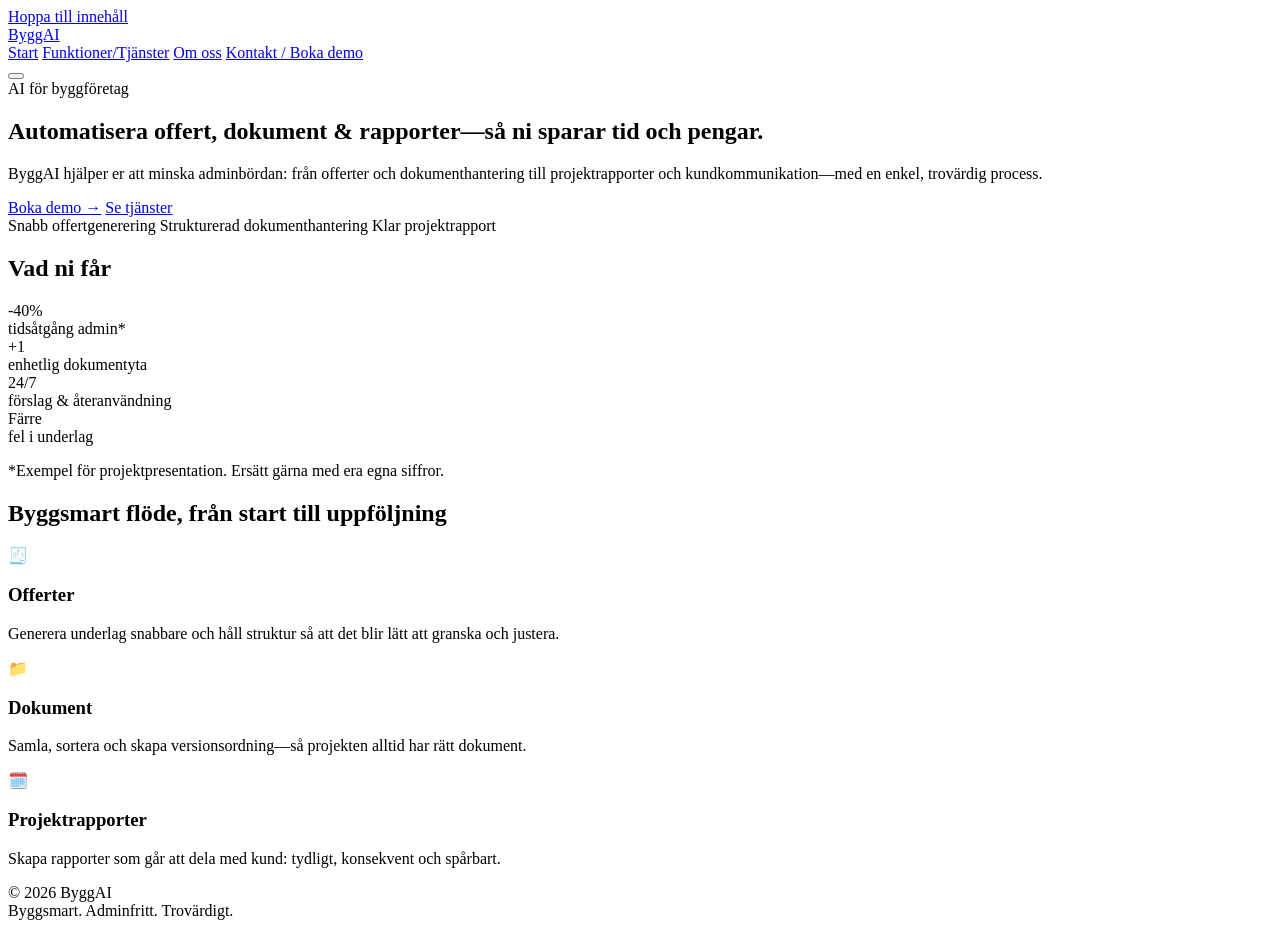
==== index.html @ 72515ace "Add files via upload" ====
<!doctype html>
<html lang="sv">
<head>
  <meta charset="utf-8" />
  <meta name="viewport" content="width=device-width, initial-scale=1" />
  <title>ByggAI | Automatisera administrationen</title>
 <link rel="stylesheet" href="Styles/style.css">
</head>
<body>
  <a class="skip-link" href="#main">Hoppa till innehåll</a>

  <header class="header">
    <div class="container">
      <nav class="navbar" aria-label="Huvudmeny">
        <a class="brand" href="index.html" aria-label="ByggAI startsida">
          <span class="brand-mark" aria-hidden="true"></span>
          <span>ByggAI</span>
        </a>

        <div class="nav-links" role="navigation" aria-label="Sidor">
          <a href="index.html" data-navlink>Start</a>
          <a href="tjanster.html" data-navlink>Funktioner/Tjänster</a>
          <a href="Omoss.html" data-navlink>Om oss</a>
          <a href="kontakt.html" data-navlink>Kontakt / Boka demo</a>
        </div>

        <button class="menu-toggle" data-menu-toggle aria-label="Öppna meny" aria-expanded="false">
          <span class="bars" aria-hidden="true">
            <span></span><span></span><span></span>
          </span>
        </button>
      </nav>

      <div class="mobile-drawer" data-mobile-drawer hidden>
        <div class="drawer-links" role="navigation" aria-label="Mobilsidor">
          <a href="index.html" data-navlink>Start</a>
          <a href="tjanster.html" data-navlink>Funktioner/Tjänster</a>
          <a href="omoss.html" data-navlink>Om oss</a>
          <a href="kontakt.html" data-navlink>Kontakt / Boka demo</a>
        </div>
      </div>
    </div>
  </header>

  <main id="main" class="container">
    <section class="hero">
      <div class="hero-card">
        <span class="kicker"><span class="dot" aria-hidden="true"></span> AI för byggföretag</span>
        <h1>Automatisera offert, dokument & rapporter—så ni sparar tid och pengar.</h1>
        <p class="lead">
          ByggAI hjälper er att minska adminbördan: från offerter och dokumenthantering till projektrapporter och
          kundkommunikation—med en enkel, trovärdig process.
        </p>

        <div class="cta-row">
          <a class="btn btn-primary" href="kontakt.html">Boka demo →</a>
          <a class="btn" href="tjanster.html">Se tjänster</a>
        </div>

        <div class="badge-row" aria-label="Nyckelfördelar">
          <span class="badge">Snabb offertgenerering</span>
          <span class="badge">Strukturerad dokumenthantering</span>
          <span class="badge">Klar projektrapport</span>
        </div>
      </div>

      <aside class="side-panel" aria-label="Översikt">
        <h2>Vad ni får</h2>
        <div class="stat-grid">
          <div class="stat">
            <div class="num">-40%</div>
            <div class="lbl">tidsåtgång admin*</div>
          </div>
          <div class="stat">
            <div class="num">+1</div>
            <div class="lbl">enhetlig dokumentyta</div>
          </div>
          <div class="stat">
            <div class="num">24/7</div>
            <div class="lbl">förslag & återanvändning</div>
          </div>
          <div class="stat">
            <div class="num">Färre</div>
            <div class="lbl">fel i underlag</div>
          </div>
        </div>
        <p class="help">*Exempel för projektpresentation. Ersätt gärna med era egna siffror.</p>
      </aside>
    </section>

    <section class="section">
      <h2 class="section-title">Byggsmart flöde, från start till uppföljning</h2>
      <div class="grid-3">
        <article class="card">
          <div class="icon" aria-hidden="true">🧾</div>
          <h3>Offerter</h3>
          <p>Generera underlag snabbare och håll struktur så att det blir lätt att granska och justera.</p>
        </article>
        <article class="card">
          <div class="icon" aria-hidden="true">📁</div>
          <h3>Dokument</h3>
          <p>Samla, sortera och skapa versionsordning—så projekten alltid har rätt dokument.</p>
        </article>
        <article class="card">
          <div class="icon" aria-hidden="true">🗓️</div>
          <h3>Projektrapporter</h3>
          <p>Skapa rapporter som går att dela med kund: tydligt, konsekvent och spårbart.</p>
        </article>
      </div>
    </section>
  </main>

  <footer class="footer">
    <div class="container foot-grid">
      <div>© <span id="year"></span> ByggAI</div>
      <div>Byggsmart. Adminfritt. Trovärdigt.</div>
    </div>
  </footer>

  <script src="script.js"></script>
  <script>
    document.getElementById("year").textContent = new Date().getFullYear();
  </script>
</body>
</html>
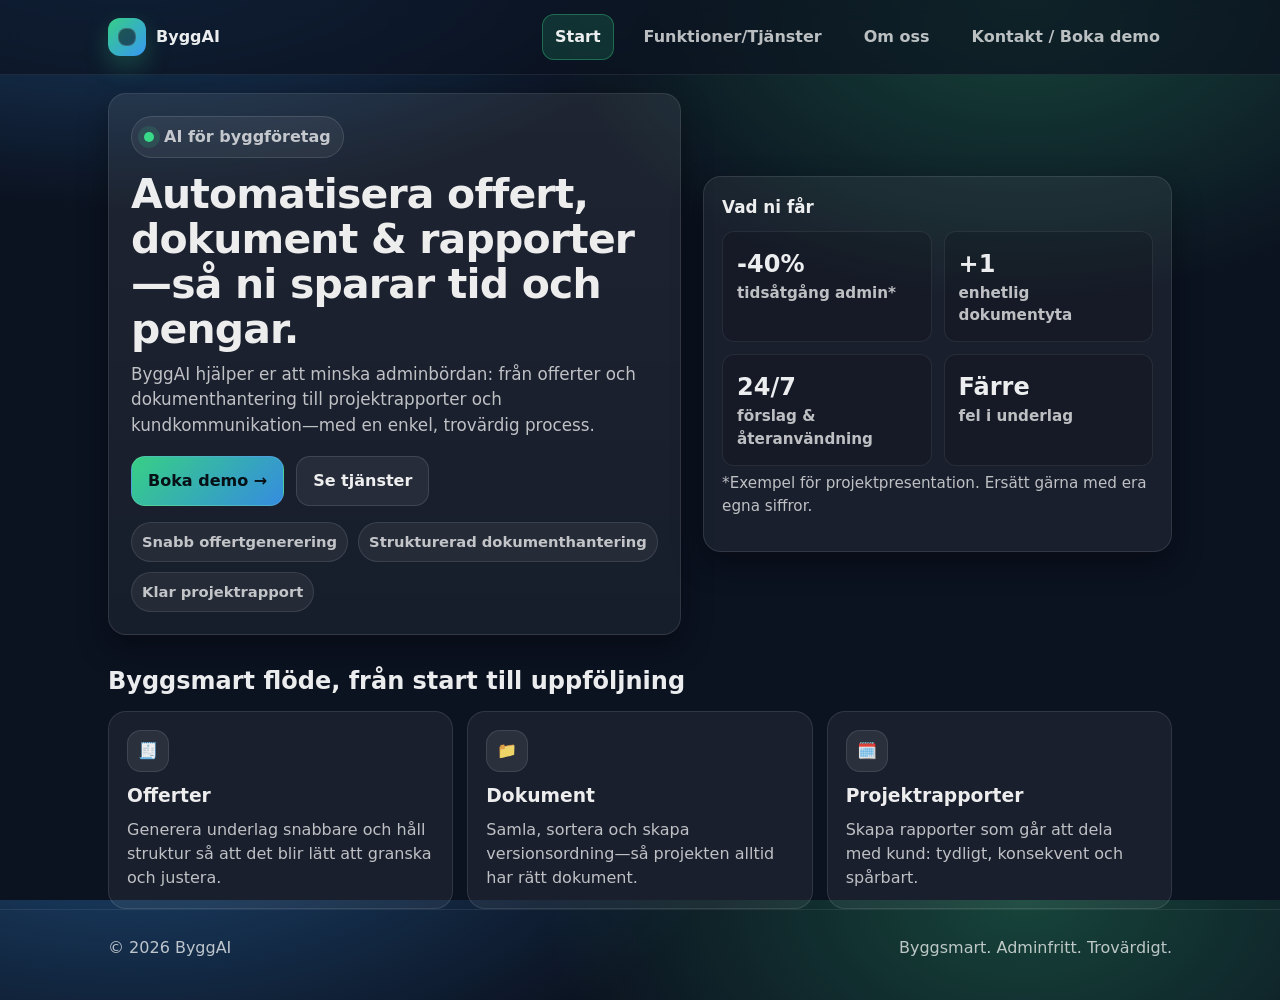
==== commit 4b95bfd2: "Fix stylesheet link in index.html" ====
--- a/index.html
+++ b/index.html
@@ -4,7 +4,7 @@
   <meta charset="utf-8" />
   <meta name="viewport" content="width=device-width, initial-scale=1" />
   <title>ByggAI | Automatisera administrationen</title>
- <link rel="stylesheet" href="Styles/style.css">
+ <link rel="stylesheet" href="style.css">
 </head>
 <body>
   <a class="skip-link" href="#main">Hoppa till innehåll</a>
@@ -122,4 +122,4 @@
     document.getElementById("year").textContent = new Date().getFullYear();
   </script>
 </body>
-</html>+</html>
--- a/style.css
+++ b/style.css
@@ -0,0 +1,478 @@
+:root{
+  --bg: #0b1220;
+  --panel: rgba(255,255,255,0.06);
+  --panel-2: rgba(255,255,255,0.09);
+  --text: rgba(255,255,255,0.92);
+  --muted: rgba(255,255,255,0.72);
+
+  --brand: #39d98a;
+  --brand-2: #3aa0ff;
+  --danger: #ff5c6c;
+
+  --shadow: 0 12px 30px rgba(0,0,0,0.35);
+  --radius: 18px;
+  --radius-sm: 12px;
+
+  --max: 1100px;
+}
+
+*{ box-sizing:border-box; }
+html,body{ height:100%; }
+body{
+  margin:0;
+  font-family: ui-sans-serif, system-ui, -apple-system, Segoe UI, Roboto, Arial, "Noto Sans", "Liberation Sans", sans-serif;
+  background:
+    radial-gradient(1000px 500px at 10% -10%, rgba(58,160,255,0.35), transparent 60%),
+    radial-gradient(800px 500px at 80% 0%, rgba(57,217,138,0.25), transparent 60%),
+    var(--bg);
+  color: var(--text);
+  line-height: 1.5;
+}
+
+a{ color:inherit; text-decoration:none; }
+img{ max-width:100%; display:block; }
+
+.container{
+  max-width: var(--max);
+  margin: 0 auto;
+  padding: 0 18px;
+}
+
+.skip-link{
+  position:absolute;
+  left:-999px;
+  top:10px;
+  padding:10px 14px;
+  background:#fff;
+  color:#000;
+  border-radius: 10px;
+  z-index:9999;
+}
+.skip-link:focus{ left: 18px; }
+
+/* Header / Nav */
+.header{
+  position: sticky;
+  top:0;
+  z-index: 50;
+  backdrop-filter: blur(10px);
+  background: rgba(11,18,32,0.65);
+  border-bottom: 1px solid rgba(255,255,255,0.08);
+}
+.navbar{
+  display:flex;
+  align-items:center;
+  justify-content:space-between;
+  padding: 14px 0;
+  gap: 12px;
+}
+
+.brand{
+  display:flex;
+  align-items:center;
+  gap: 10px;
+  font-weight: 750;
+}
+.brand-mark{
+  width: 38px;
+  height: 38px;
+  border-radius: 12px;
+  background: linear-gradient(135deg, rgba(57,217,138,0.95), rgba(58,160,255,0.95));
+  box-shadow: 0 10px 25px rgba(57,217,138,0.25);
+  position: relative;
+}
+.brand-mark:after{
+  content:"";
+  position:absolute;
+  inset: 10px;
+  border-radius: 8px;
+  background: rgba(11,18,32,0.6);
+  border: 1px solid rgba(255,255,255,0.15);
+}
+
+.nav-links{
+  display:flex;
+  align-items:center;
+  gap: 18px;
+}
+.nav-links a{
+  padding: 10px 12px;
+  border-radius: 12px;
+  color: var(--muted);
+  transition: background .2s ease, color .2s ease;
+  font-weight: 600;
+}
+.nav-links a:hover{
+  background: rgba(255,255,255,0.08);
+  color: var(--text);
+}
+.nav-links a[aria-current="page"]{
+  background: rgba(57,217,138,0.15);
+  color: var(--text);
+  border: 1px solid rgba(57,217,138,0.35);
+}
+
+.menu-toggle{
+  display:none;
+  align-items:center;
+  justify-content:center;
+  width: 44px;
+  height: 44px;
+  border-radius: 14px;
+  border: 1px solid rgba(255,255,255,0.12);
+  background: rgba(255,255,255,0.06);
+  cursor:pointer;
+}
+.menu-toggle:focus{ outline: 3px solid rgba(58,160,255,0.45); outline-offset: 2px; }
+.menu-toggle .bars{
+  width: 18px;
+  height: 12px;
+  position: relative;
+}
+.menu-toggle .bars span{
+  position:absolute;
+  left:0; right:0;
+  height: 2px;
+  background: rgba(255,255,255,0.9);
+  border-radius: 999px;
+  transition: transform .2s ease, top .2s ease, opacity .2s ease;
+}
+.menu-toggle .bars span:nth-child(1){ top:0; }
+.menu-toggle .bars span:nth-child(2){ top:5px; }
+.menu-toggle .bars span:nth-child(3){ top:10px; }
+.menu-toggle[aria-expanded="true"] .bars span:nth-child(1){ top:5px; transform: rotate(45deg); }
+.menu-toggle[aria-expanded="true"] .bars span:nth-child(2){ opacity:0; }
+.menu-toggle[aria-expanded="true"] .bars span:nth-child(3){ top:5px; transform: rotate(-45deg); }
+
+.mobile-drawer{
+  display:none;
+  padding-bottom: 14px;
+}
+.mobile-drawer .drawer-links{
+  display:flex;
+  flex-direction:column;
+  gap: 8px;
+}
+.mobile-drawer a{
+  padding: 12px 12px;
+  border-radius: 14px;
+  background: rgba(255,255,255,0.06);
+  border: 1px solid rgba(255,255,255,0.08);
+  color: var(--muted);
+  font-weight: 650;
+}
+.mobile-drawer a[aria-current="page"]{
+  color: var(--text);
+  border-color: rgba(57,217,138,0.4);
+  background: rgba(57,217,138,0.14);
+}
+
+/* Hero & Sections */
+main{ padding: 26px 0 60px; }
+
+.hero{
+  display:grid;
+  grid-template-columns: 1.1fr 0.9fr;
+  gap: 22px;
+  align-items: center;
+  margin-top: 18px;
+}
+
+.hero-card{
+  background: linear-gradient(180deg, rgba(255,255,255,0.08), rgba(255,255,255,0.05));
+  border: 1px solid rgba(255,255,255,0.1);
+  border-radius: var(--radius);
+  padding: 22px;
+  box-shadow: var(--shadow);
+}
+
+.kicker{
+  display:inline-flex;
+  align-items:center;
+  gap:10px;
+  padding: 8px 12px;
+  border-radius: 999px;
+  border: 1px solid rgba(255,255,255,0.12);
+  background: rgba(255,255,255,0.06);
+  color: var(--muted);
+  font-weight: 650;
+}
+.kicker .dot{
+  width: 10px;
+  height: 10px;
+  border-radius: 999px;
+  background: var(--brand);
+  box-shadow: 0 0 0 6px rgba(57,217,138,0.13);
+}
+
+h1{
+  margin: 14px 0 10px;
+  font-size: clamp(28px, 3.2vw, 44px);
+  letter-spacing: -0.02em;
+  line-height: 1.1;
+}
+.lead{
+  color: var(--muted);
+  font-size: 1.05rem;
+  margin: 0 0 18px;
+}
+
+.cta-row{
+  display:flex;
+  gap: 12px;
+  flex-wrap: wrap;
+  align-items:center;
+}
+
+.btn{
+  display:inline-flex;
+  align-items:center;
+  justify-content:center;
+  gap:10px;
+  padding: 12px 16px;
+  border-radius: 14px;
+  border: 1px solid rgba(255,255,255,0.12);
+  background: rgba(255,255,255,0.06);
+  color: var(--text);
+  font-weight: 750;
+  cursor:pointer;
+  transition: transform .15s ease, background .2s ease, border-color .2s ease;
+}
+.btn:hover{ transform: translateY(-1px); background: rgba(255,255,255,0.09); }
+.btn-primary{
+  background: linear-gradient(135deg, rgba(57,217,138,0.95), rgba(58,160,255,0.85));
+  border-color: rgba(255,255,255,0.12);
+  color: #061016;
+}
+.btn-primary:hover{
+  background: linear-gradient(135deg, rgba(57,217,138,1), rgba(58,160,255,1));
+}
+
+.badge-row{
+  display:flex;
+  gap:10px;
+  flex-wrap:wrap;
+  margin-top: 16px;
+}
+.badge{
+  padding: 8px 10px;
+  border-radius: 999px;
+  background: rgba(255,255,255,0.06);
+  border: 1px solid rgba(255,255,255,0.1);
+  color: var(--muted);
+  font-weight: 650;
+  font-size: 0.92rem;
+}
+
+.side-panel{
+  border-radius: var(--radius);
+  padding: 18px;
+  background: rgba(255,255,255,0.06);
+  border: 1px solid rgba(255,255,255,0.1);
+  box-shadow: var(--shadow);
+}
+.side-panel h2{
+  margin:0 0 10px;
+  font-size: 1.05rem;
+}
+.stat-grid{
+  display:grid;
+  grid-template-columns: 1fr 1fr;
+  gap: 12px;
+}
+.stat{
+  padding: 14px;
+  border-radius: var(--radius-sm);
+  background: rgba(0,0,0,0.15);
+  border: 1px solid rgba(255,255,255,0.08);
+}
+.stat .num{
+  font-weight: 900;
+  font-size: 1.5rem;
+}
+.stat .lbl{
+  color: var(--muted);
+  font-weight: 650;
+  font-size: 0.95rem;
+}
+
+/* Cards / grids */
+.section{
+  margin-top: 28px;
+}
+.section-title{
+  font-size: 1.5rem;
+  margin: 0 0 12px;
+}
+.grid-3{
+  display:grid;
+  grid-template-columns: repeat(3, 1fr);
+  gap: 14px;
+}
+.card{
+  border-radius: var(--radius);
+  padding: 18px;
+  background: rgba(255,255,255,0.06);
+  border: 1px solid rgba(255,255,255,0.1);
+}
+.card h3{ margin: 10px 0 8px; }
+.card p{ margin: 0; color: var(--muted); }
+.icon{
+  width: 42px;
+  height: 42px;
+  border-radius: 14px;
+  background: rgba(255,255,255,0.08);
+  border: 1px solid rgba(255,255,255,0.1);
+  display:flex;
+  align-items:center;
+  justify-content:center;
+  font-weight: 900;
+}
+
+/* FAQ + Accordion */
+.accordion{
+  display:flex;
+  flex-direction:column;
+  gap: 10px;
+}
+.acc-item{
+  border-radius: var(--radius);
+  background: rgba(255,255,255,0.06);
+  border: 1px solid rgba(255,255,255,0.1);
+  overflow:hidden;
+}
+.acc-btn{
+  width:100%;
+  text-align:left;
+  padding: 16px 16px;
+  background: transparent;
+  border:0;
+  color: var(--text);
+  cursor:pointer;
+  display:flex;
+  align-items:center;
+  justify-content:space-between;
+  gap: 14px;
+  font-weight: 800;
+}
+.acc-btn:focus{ outline: 3px solid rgba(58,160,255,0.45); outline-offset: -3px; }
+.acc-panel{
+  max-height: 0;
+  overflow:hidden;
+  transition: max-height .25s ease;
+}
+.acc-panel[aria-hidden="false"]{
+  padding: 0 16px 16px;
+}
+.acc-content{
+  color: var(--muted);
+  padding: 0 0 6px;
+}
+.chev{
+  width: 34px;
+  height: 34px;
+  border-radius: 12px;
+  border: 1px solid rgba(255,255,255,0.12);
+  background: rgba(255,255,255,0.06);
+  display:flex;
+  align-items:center;
+  justify-content:center;
+  transition: transform .2s ease;
+}
+.acc-item[data-open="true"] .chev{ transform: rotate(180deg); }
+
+/* Contact form */
+.form-wrap{
+  display:grid;
+  grid-template-columns: 0.9fr 1.1fr;
+  gap: 16px;
+  align-items:start;
+}
+.form-note{
+  color: var(--muted);
+}
+.form{
+  padding: 18px;
+  border-radius: var(--radius);
+  background: rgba(255,255,255,0.06);
+  border: 1px solid rgba(255,255,255,0.1);
+}
+.field-row{
+  display:grid;
+  grid-template-columns: 1fr 1fr;
+  gap: 12px;
+}
+label{
+  display:block;
+  font-weight: 750;
+  margin: 10px 0 6px;
+}
+input, select, textarea{
+  width:100%;
+  padding: 12px 12px;
+  border-radius: 14px;
+  border: 1px solid rgba(255,255,255,0.14);
+  background: rgba(0,0,0,0.18);
+  color: var(--text);
+  outline:none;
+}
+textarea{ min-height: 110px; resize: vertical; }
+
+input:focus, select:focus, textarea:focus{
+  border-color: rgba(58,160,255,0.6);
+  box-shadow: 0 0 0 4px rgba(58,160,255,0.2);
+}
+
+.help{
+  margin-top: 6px;
+  color: var(--muted);
+  font-size: 0.95rem;
+}
+.error{
+  margin-top: 6px;
+  color: #ffd1d5;
+  font-size: 0.95rem;
+  display:none;
+}
+input[aria-invalid="true"]{
+  border-color: rgba(255,92,108,0.8);
+}
+input[aria-invalid="true"] + .error{
+  display:block;
+}
+
+.form-actions{
+  display:flex;
+  gap: 12px;
+  flex-wrap: wrap;
+  margin-top: 14px;
+  align-items:center;
+}
+.status{
+  color: var(--muted);
+  font-weight: 650;
+}
+
+/* Footer */
+.footer{
+  padding: 26px 0 40px;
+  border-top: 1px solid rgba(255,255,255,0.08);
+  color: var(--muted);
+}
+.footer .foot-grid{
+  display:flex;
+  justify-content:space-between;
+  gap: 14px;
+  flex-wrap: wrap;
+}
+
+/* Responsiv */
+@media (max-width: 860px){
+  .hero{ grid-template-columns: 1fr; }
+  .grid-3{ grid-template-columns: 1fr; }
+  .form-wrap{ grid-template-columns: 1fr; }
+  .field-row{ grid-template-columns: 1fr; }
+  .nav-links{ display:none; }
+  .menu-toggle{ display:flex; }
+  .mobile-drawer{ display:block; }
+}
